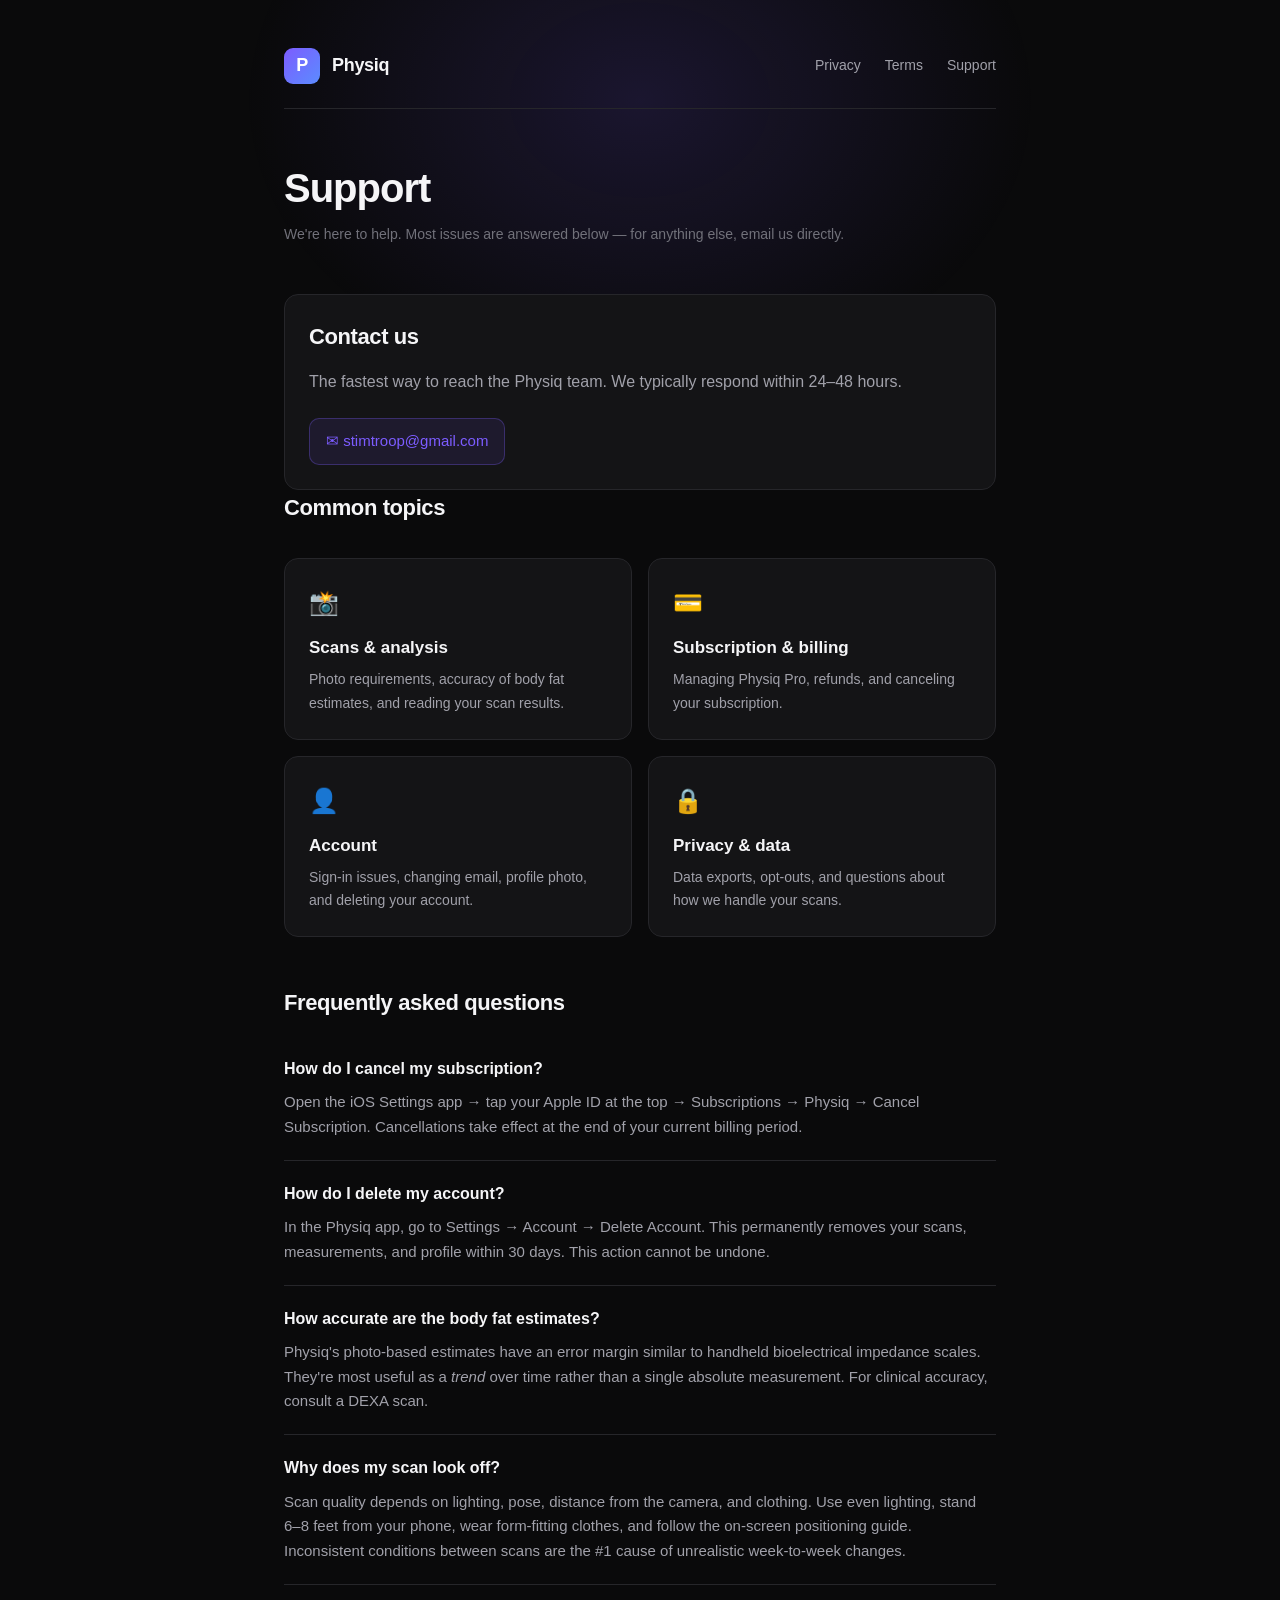
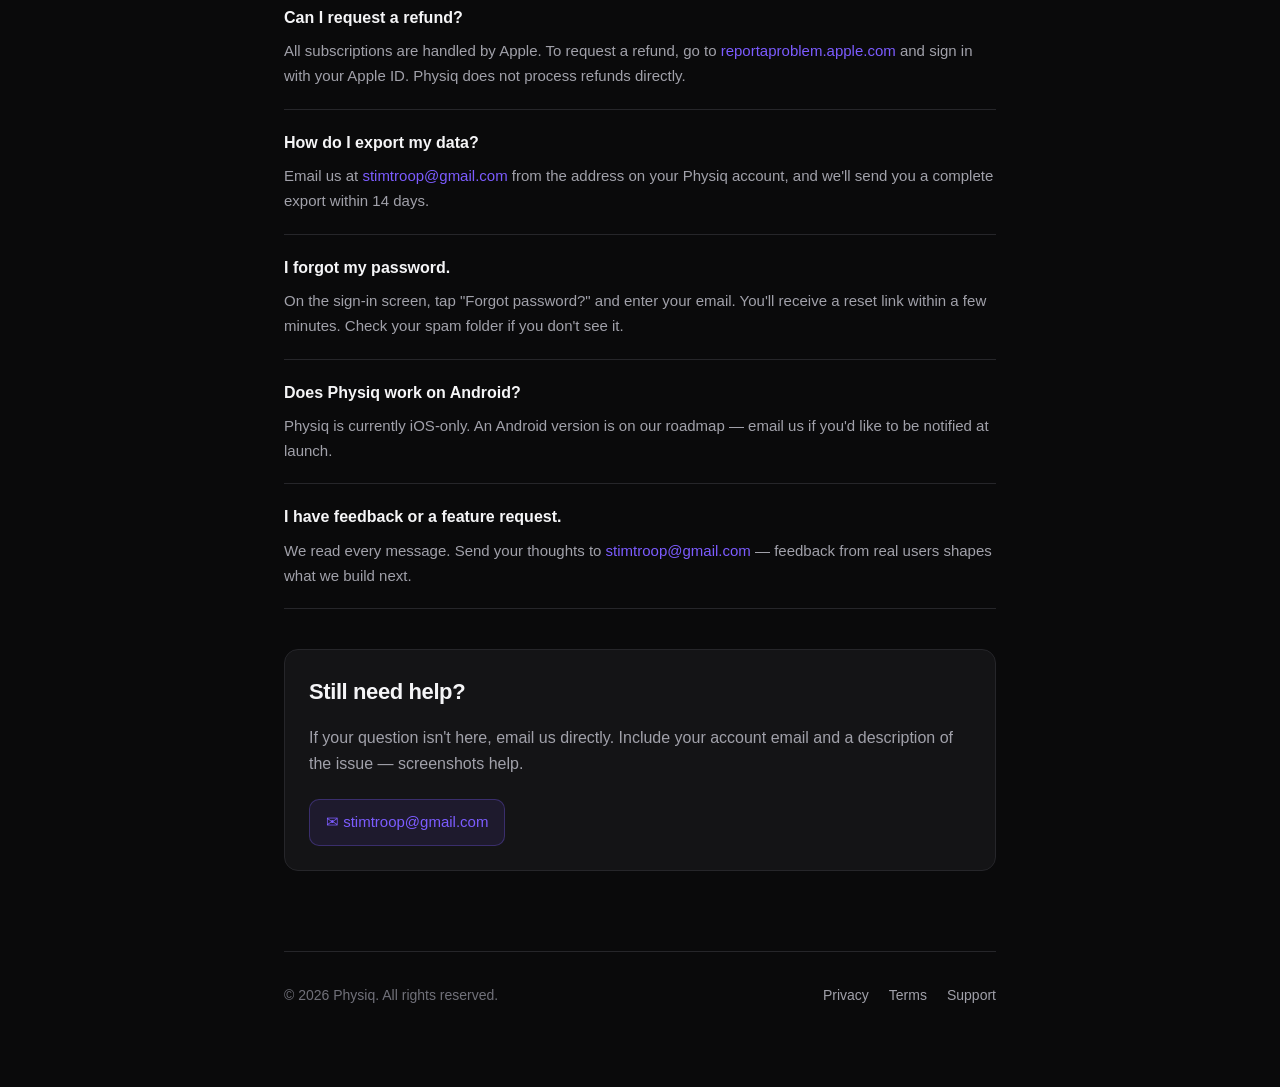
==== support.html @ d6524765 "Add files via upload" ====
<!DOCTYPE html>
<html lang="en">
<head>
  <meta charset="UTF-8" />
  <meta name="viewport" content="width=device-width, initial-scale=1.0" />
  <meta name="description" content="Physiq Support — get help with your account, scans, subscription, and more." />
  <meta name="theme-color" content="#0a0a0b" />
  <title>Support — Physiq</title>
  <link rel="stylesheet" href="styles.css" />
</head>
<body>
  <div class="bg-glow"></div>
  <div class="container">
    <header class="site-header">
      <div class="logo">P</div>
      <div class="brand">Physiq</div>
      <nav class="site-nav">
        <a href="privacy.html">Privacy</a>
        <a href="terms.html">Terms</a>
        <a href="support.html">Support</a>
      </nav>
    </header>

    <h1>Support</h1>
    <p class="updated">We're here to help. Most issues are answered below — for anything else, email us directly.</p>

    <div class="contact-card" style="margin-top: 32px;">
      <h2 style="margin-top: 0;">Contact us</h2>
      <p>The fastest way to reach the Physiq team. We typically respond within 24–48 hours.</p>
      <a class="email-link" href="mailto:stimtroop@gmail.com?subject=Physiq%20support">✉ stimtroop@gmail.com</a>
    </div>

    <h2>Common topics</h2>
    <div class="support-grid">
      <div class="support-card">
        <span class="icon">📸</span>
        <h3>Scans & analysis</h3>
        <p>Photo requirements, accuracy of body fat estimates, and reading your scan results.</p>
      </div>
      <div class="support-card">
        <span class="icon">💳</span>
        <h3>Subscription & billing</h3>
        <p>Managing Physiq Pro, refunds, and canceling your subscription.</p>
      </div>
      <div class="support-card">
        <span class="icon">👤</span>
        <h3>Account</h3>
        <p>Sign-in issues, changing email, profile photo, and deleting your account.</p>
      </div>
      <div class="support-card">
        <span class="icon">🔒</span>
        <h3>Privacy & data</h3>
        <p>Data exports, opt-outs, and questions about how we handle your scans.</p>
      </div>
    </div>

    <h2>Frequently asked questions</h2>

    <div class="faq-item">
      <h3>How do I cancel my subscription?</h3>
      <p>Open the iOS Settings app → tap your Apple ID at the top → Subscriptions → Physiq → Cancel Subscription. Cancellations take effect at the end of your current billing period.</p>
    </div>

    <div class="faq-item">
      <h3>How do I delete my account?</h3>
      <p>In the Physiq app, go to Settings → Account → Delete Account. This permanently removes your scans, measurements, and profile within 30 days. This action cannot be undone.</p>
    </div>

    <div class="faq-item">
      <h3>How accurate are the body fat estimates?</h3>
      <p>Physiq's photo-based estimates have an error margin similar to handheld bioelectrical impedance scales. They're most useful as a <em>trend</em> over time rather than a single absolute measurement. For clinical accuracy, consult a DEXA scan.</p>
    </div>

    <div class="faq-item">
      <h3>Why does my scan look off?</h3>
      <p>Scan quality depends on lighting, pose, distance from the camera, and clothing. Use even lighting, stand 6–8 feet from your phone, wear form-fitting clothes, and follow the on-screen positioning guide. Inconsistent conditions between scans are the #1 cause of unrealistic week-to-week changes.</p>
    </div>

    <div class="faq-item">
      <h3>Can I request a refund?</h3>
      <p>All subscriptions are handled by Apple. To request a refund, go to <a href="https://reportaproblem.apple.com" target="_blank" rel="noopener">reportaproblem.apple.com</a> and sign in with your Apple ID. Physiq does not process refunds directly.</p>
    </div>

    <div class="faq-item">
      <h3>How do I export my data?</h3>
      <p>Email us at <a href="mailto:stimtroop@gmail.com">stimtroop@gmail.com</a> from the address on your Physiq account, and we'll send you a complete export within 14 days.</p>
    </div>

    <div class="faq-item">
      <h3>I forgot my password.</h3>
      <p>On the sign-in screen, tap "Forgot password?" and enter your email. You'll receive a reset link within a few minutes. Check your spam folder if you don't see it.</p>
    </div>

    <div class="faq-item">
      <h3>Does Physiq work on Android?</h3>
      <p>Physiq is currently iOS-only. An Android version is on our roadmap — email us if you'd like to be notified at launch.</p>
    </div>

    <div class="faq-item">
      <h3>I have feedback or a feature request.</h3>
      <p>We read every message. Send your thoughts to <a href="mailto:stimtroop@gmail.com?subject=Physiq%20feedback">stimtroop@gmail.com</a> — feedback from real users shapes what we build next.</p>
    </div>

    <div class="contact-card">
      <h2>Still need help?</h2>
      <p>If your question isn't here, email us directly. Include your account email and a description of the issue — screenshots help.</p>
      <a class="email-link" href="mailto:stimtroop@gmail.com?subject=Physiq%20support">✉ stimtroop@gmail.com</a>
    </div>

    <footer>
      <div>© 2026 Physiq. All rights reserved.</div>
      <nav>
        <a href="privacy.html">Privacy</a>
        <a href="terms.html">Terms</a>
        <a href="support.html">Support</a>
      </nav>
    </footer>
  </div>
</body>
</html>
---- styles.css ----
:root {
  --bg: #0a0a0b;
  --bg-elevated: #141416;
  --border: #26262a;
  --text: #f5f5f7;
  --text-secondary: #a1a1aa;
  --text-muted: #71717a;
  --accent: #7c5cff;
  --accent-glow: rgba(124, 92, 255, 0.15);
  --max-width: 760px;
}

* {
  box-sizing: border-box;
  margin: 0;
  padding: 0;
}

html {
  scroll-behavior: smooth;
  -webkit-text-size-adjust: 100%;
}

body {
  font-family: -apple-system, BlinkMacSystemFont, "SF Pro Text", "Segoe UI", Roboto, "Helvetica Neue", Arial, sans-serif;
  background: var(--bg);
  color: var(--text);
  line-height: 1.65;
  font-size: 16px;
  -webkit-font-smoothing: antialiased;
  -moz-osx-font-smoothing: grayscale;
  min-height: 100vh;
}

.bg-glow {
  position: fixed;
  top: -200px;
  left: 50%;
  transform: translateX(-50%);
  width: 800px;
  height: 600px;
  background: radial-gradient(ellipse at center, var(--accent-glow) 0%, transparent 70%);
  pointer-events: none;
  z-index: 0;
}

.container {
  position: relative;
  z-index: 1;
  max-width: var(--max-width);
  margin: 0 auto;
  padding: 48px 24px 80px;
}

header.site-header {
  display: flex;
  align-items: center;
  gap: 12px;
  margin-bottom: 56px;
  padding-bottom: 24px;
  border-bottom: 1px solid var(--border);
}

.logo {
  width: 36px;
  height: 36px;
  border-radius: 9px;
  background: linear-gradient(135deg, #7c5cff 0%, #5b8cff 100%);
  display: flex;
  align-items: center;
  justify-content: center;
  font-weight: 700;
  font-size: 18px;
  color: white;
  letter-spacing: -0.5px;
}

.brand {
  font-size: 18px;
  font-weight: 600;
  letter-spacing: -0.3px;
}

nav.site-nav {
  margin-left: auto;
  display: flex;
  gap: 24px;
}

nav.site-nav a {
  color: var(--text-secondary);
  text-decoration: none;
  font-size: 14px;
  transition: color 0.15s ease;
}

nav.site-nav a:hover {
  color: var(--text);
}

h1 {
  font-size: 40px;
  font-weight: 700;
  letter-spacing: -1px;
  line-height: 1.15;
  margin-bottom: 12px;
}

.updated {
  color: var(--text-muted);
  font-size: 14px;
  margin-bottom: 48px;
}

h2 {
  font-size: 22px;
  font-weight: 600;
  letter-spacing: -0.4px;
  margin-top: 40px;
  margin-bottom: 14px;
  color: var(--text);
}

h2:first-of-type {
  margin-top: 0;
}

h3 {
  font-size: 16px;
  font-weight: 600;
  margin-top: 20px;
  margin-bottom: 8px;
  color: var(--text);
}

p {
  margin-bottom: 14px;
  color: var(--text-secondary);
}

ul {
  margin-bottom: 14px;
  padding-left: 20px;
}

li {
  margin-bottom: 6px;
  color: var(--text-secondary);
}

li strong {
  color: var(--text);
  font-weight: 600;
}

a {
  color: var(--accent);
  text-decoration: none;
  transition: opacity 0.15s ease;
}

a:hover {
  opacity: 0.8;
  text-decoration: underline;
}

.contact-card {
  margin-top: 40px;
  padding: 24px;
  background: var(--bg-elevated);
  border: 1px solid var(--border);
  border-radius: 14px;
}

.contact-card h2 {
  margin-top: 0;
}

.email-link {
  display: inline-flex;
  align-items: center;
  gap: 8px;
  margin-top: 8px;
  padding: 10px 16px;
  background: rgba(124, 92, 255, 0.1);
  border: 1px solid rgba(124, 92, 255, 0.3);
  border-radius: 10px;
  color: var(--accent);
  font-weight: 500;
  font-size: 15px;
  transition: all 0.15s ease;
}

.email-link:hover {
  background: rgba(124, 92, 255, 0.15);
  text-decoration: none;
  opacity: 1;
}

footer {
  margin-top: 80px;
  padding-top: 32px;
  border-top: 1px solid var(--border);
  display: flex;
  justify-content: space-between;
  align-items: center;
  flex-wrap: wrap;
  gap: 16px;
  font-size: 14px;
  color: var(--text-muted);
}

footer nav {
  display: flex;
  gap: 20px;
}

footer nav a {
  color: var(--text-secondary);
}

/* Support page specific */
.support-grid {
  display: grid;
  grid-template-columns: 1fr;
  gap: 16px;
  margin: 32px 0 48px;
}

@media (min-width: 600px) {
  .support-grid {
    grid-template-columns: 1fr 1fr;
  }
}

.support-card {
  padding: 24px;
  background: var(--bg-elevated);
  border: 1px solid var(--border);
  border-radius: 14px;
}

.support-card .icon {
  font-size: 24px;
  margin-bottom: 12px;
  display: block;
}

.support-card h3 {
  font-size: 17px;
  margin-top: 0;
  margin-bottom: 6px;
}

.support-card p {
  font-size: 14px;
  margin-bottom: 0;
}

.faq-item {
  padding: 20px 0;
  border-bottom: 1px solid var(--border);
}

.faq-item:last-child {
  border-bottom: none;
}

.faq-item h3 {
  margin-top: 0;
  margin-bottom: 8px;
  font-size: 16px;
}

.faq-item p {
  font-size: 15px;
  margin-bottom: 0;
}

/* Home page specific */
.hero {
  text-align: center;
  padding: 40px 0 60px;
}

.hero h1 {
  font-size: 48px;
  margin-bottom: 16px;
}

.hero p {
  font-size: 18px;
  max-width: 520px;
  margin: 0 auto 32px;
}

.link-grid {
  display: grid;
  grid-template-columns: 1fr;
  gap: 16px;
  margin-top: 40px;
}

@media (min-width: 600px) {
  .link-grid {
    grid-template-columns: repeat(3, 1fr);
  }
}

.link-card {
  display: block;
  padding: 28px 24px;
  background: var(--bg-elevated);
  border: 1px solid var(--border);
  border-radius: 14px;
  text-decoration: none;
  color: var(--text);
  transition: all 0.2s ease;
}

.link-card:hover {
  border-color: var(--accent);
  transform: translateY(-2px);
  text-decoration: none;
  opacity: 1;
}

.link-card h3 {
  margin-top: 0;
  margin-bottom: 6px;
  font-size: 17px;
}

.link-card p {
  font-size: 14px;
  margin-bottom: 0;
  color: var(--text-muted);
}

@media (max-width: 600px) {
  .container {
    padding: 32px 20px 60px;
  }

  h1 {
    font-size: 32px;
  }

  .hero h1 {
    font-size: 36px;
  }

  h2 {
    font-size: 20px;
  }

  nav.site-nav {
    gap: 16px;
  }

  nav.site-nav a {
    font-size: 13px;
  }
}
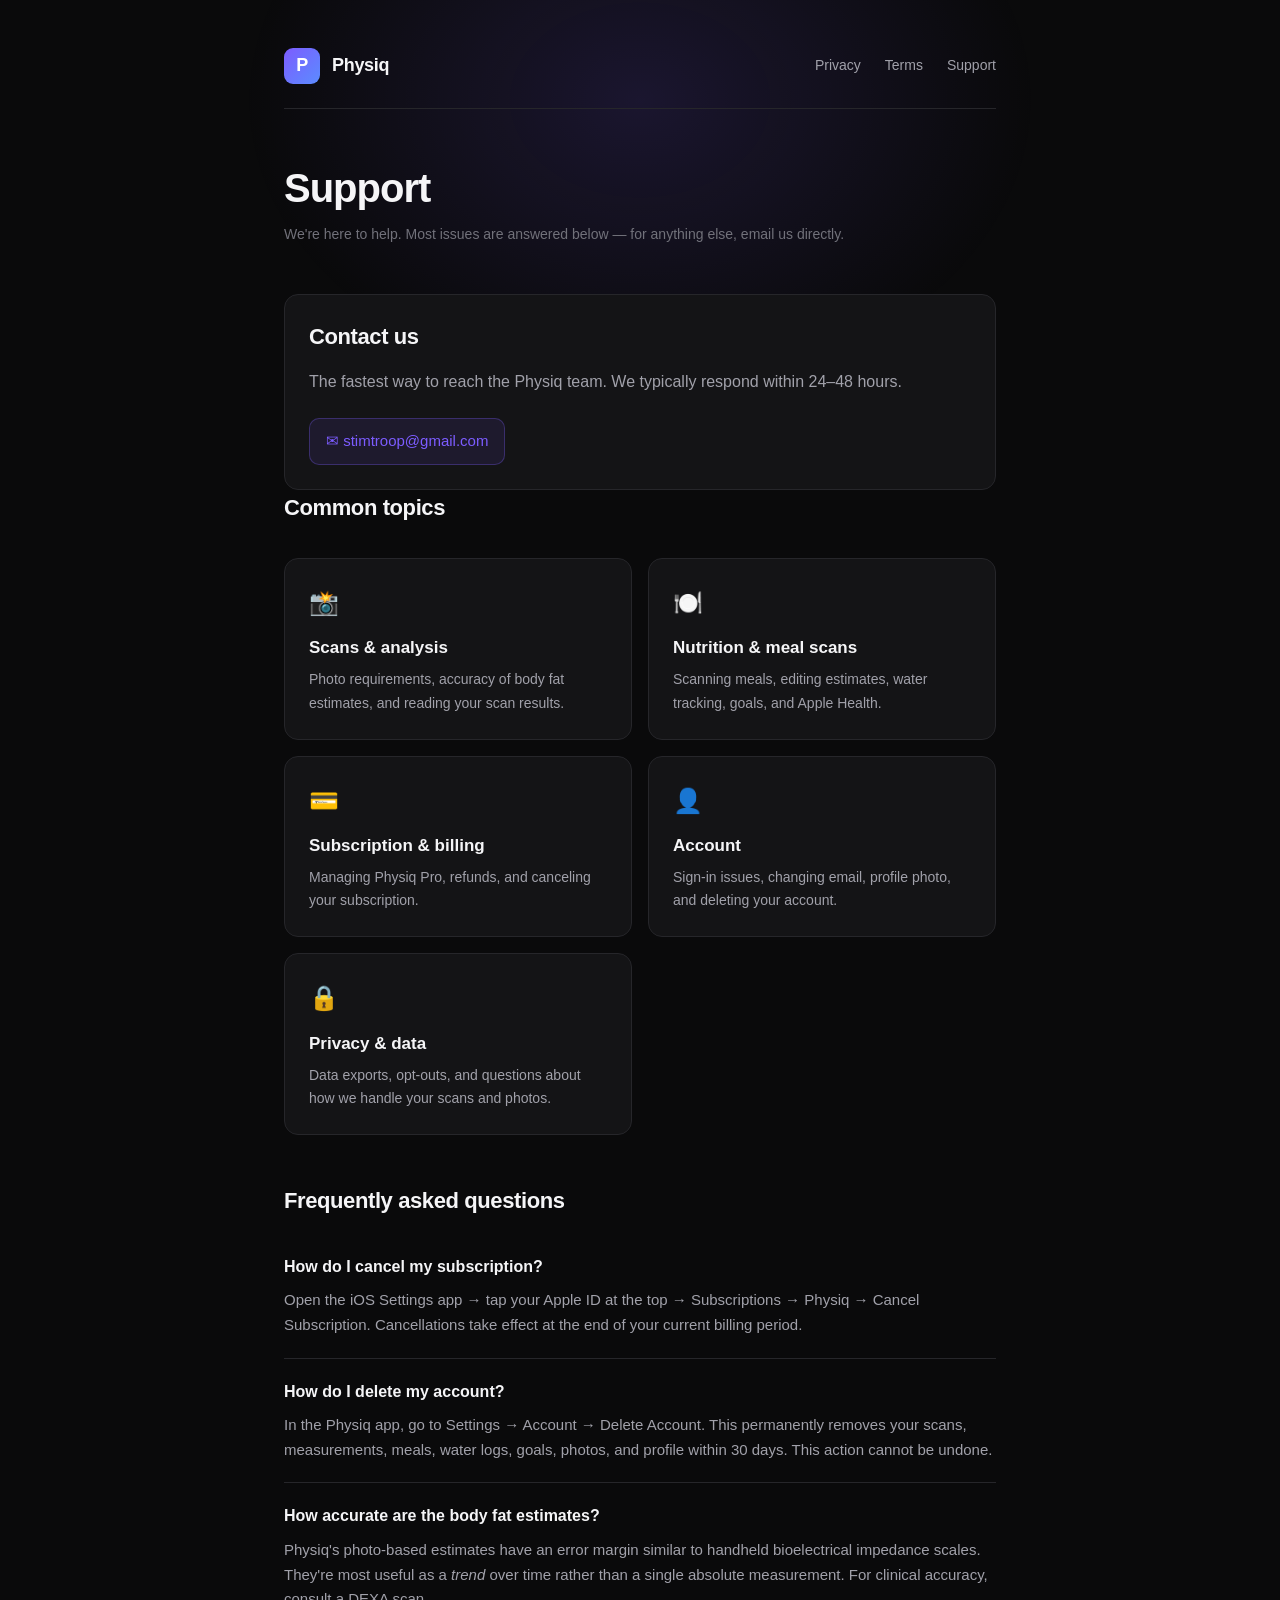
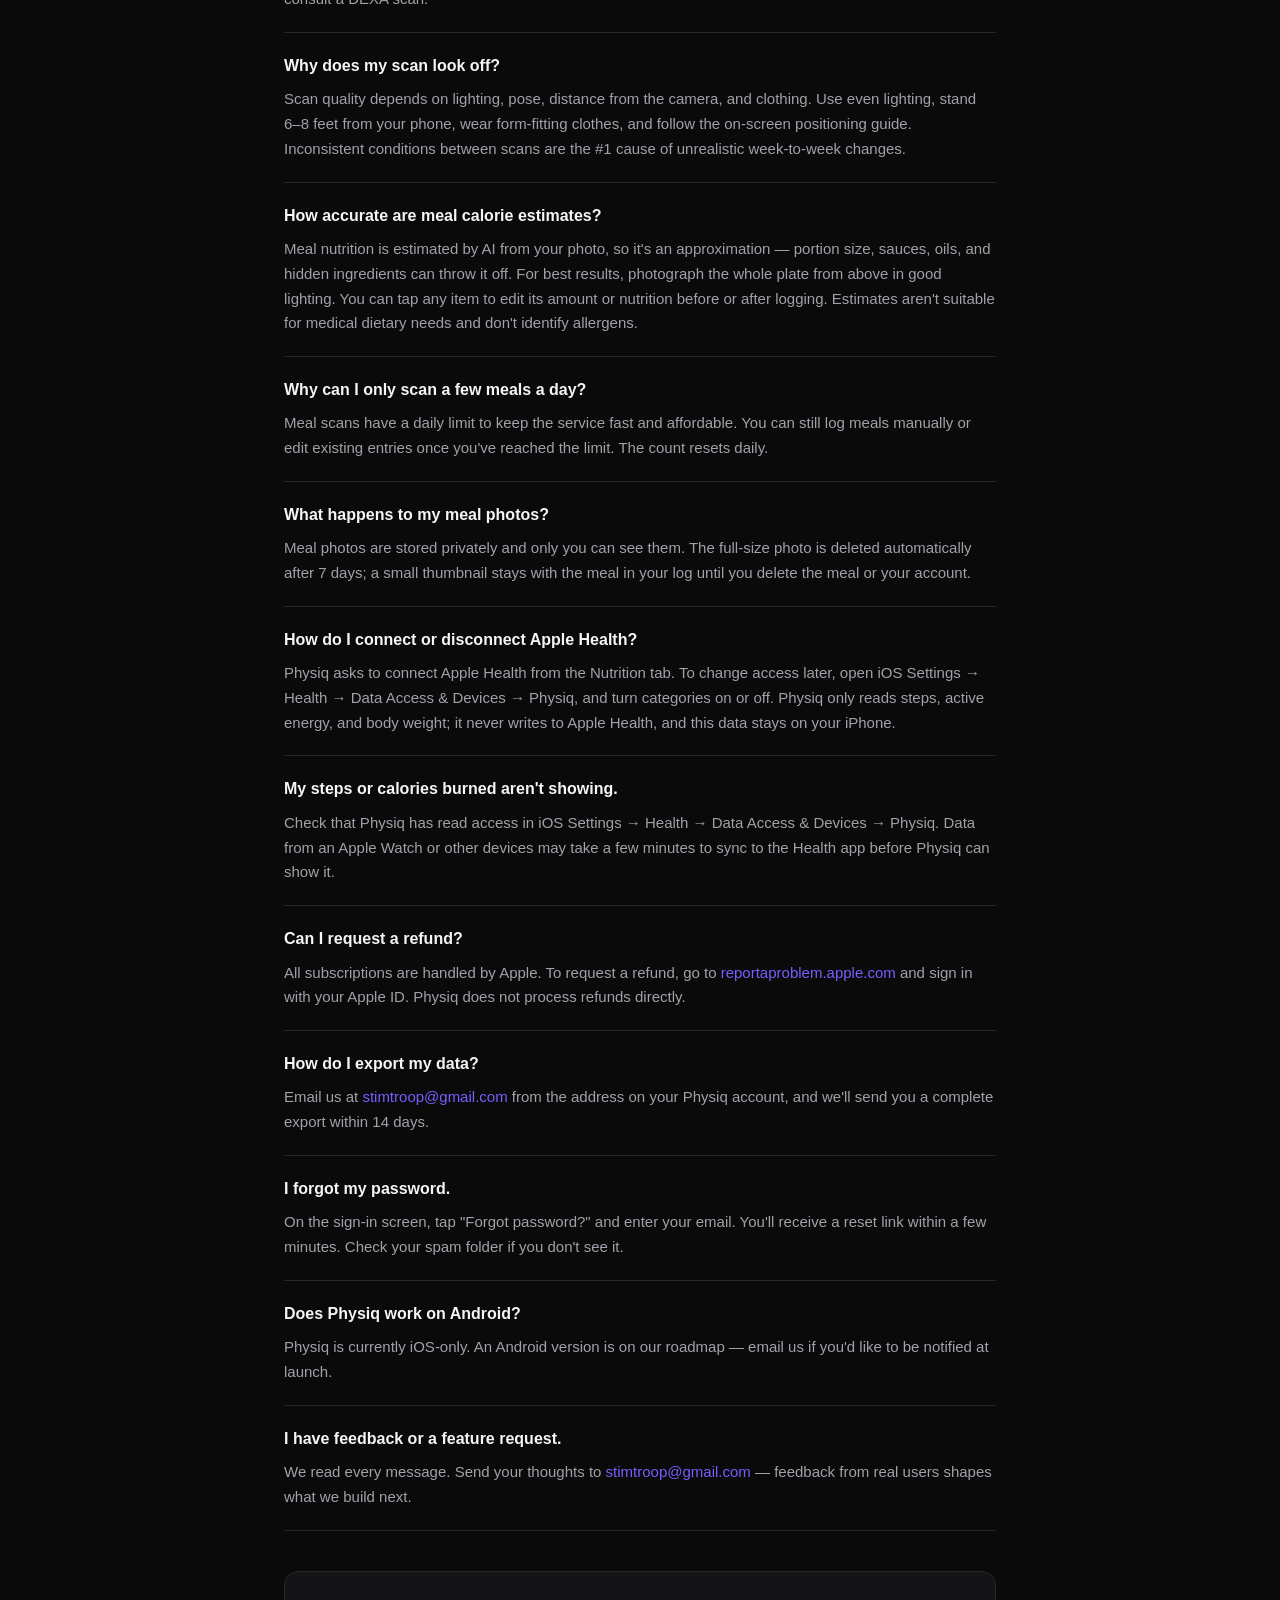
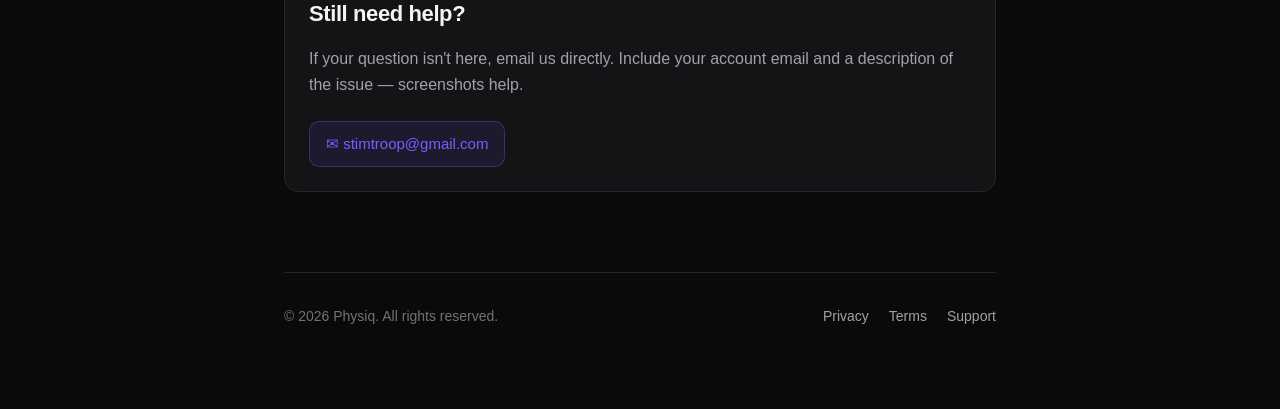
==== commit ae575bdf: "Enhance support.html with nutrition info and FAQs Updated support page to include nutrition in the d" ====
--- a/support.html
+++ b/support.html
@@ -3,7 +3,7 @@
 <head>
   <meta charset="UTF-8" />
   <meta name="viewport" content="width=device-width, initial-scale=1.0" />
-  <meta name="description" content="Physiq Support — get help with your account, scans, subscription, and more." />
+  <meta name="description" content="Physiq Support — get help with your account, scans, nutrition, subscription, and more." />
   <meta name="theme-color" content="#0a0a0b" />
   <title>Support — Physiq</title>
   <link rel="stylesheet" href="styles.css" />
@@ -34,12 +34,17 @@
     <div class="support-grid">
       <div class="support-card">
         <span class="icon">📸</span>
-        <h3>Scans & analysis</h3>
+        <h3>Scans &amp; analysis</h3>
         <p>Photo requirements, accuracy of body fat estimates, and reading your scan results.</p>
       </div>
       <div class="support-card">
+        <span class="icon">🍽️</span>
+        <h3>Nutrition &amp; meal scans</h3>
+        <p>Scanning meals, editing estimates, water tracking, goals, and Apple Health.</p>
+      </div>
+      <div class="support-card">
         <span class="icon">💳</span>
-        <h3>Subscription & billing</h3>
+        <h3>Subscription &amp; billing</h3>
         <p>Managing Physiq Pro, refunds, and canceling your subscription.</p>
       </div>
       <div class="support-card">
@@ -49,8 +54,8 @@
       </div>
       <div class="support-card">
         <span class="icon">🔒</span>
-        <h3>Privacy & data</h3>
-        <p>Data exports, opt-outs, and questions about how we handle your scans.</p>
+        <h3>Privacy &amp; data</h3>
+        <p>Data exports, opt-outs, and questions about how we handle your scans and photos.</p>
       </div>
     </div>
 
@@ -63,7 +68,7 @@
 
     <div class="faq-item">
       <h3>How do I delete my account?</h3>
-      <p>In the Physiq app, go to Settings → Account → Delete Account. This permanently removes your scans, measurements, and profile within 30 days. This action cannot be undone.</p>
+      <p>In the Physiq app, go to Settings → Account → Delete Account. This permanently removes your scans, measurements, meals, water logs, goals, photos, and profile within 30 days. This action cannot be undone.</p>
     </div>
 
     <div class="faq-item">
@@ -74,6 +79,31 @@
     <div class="faq-item">
       <h3>Why does my scan look off?</h3>
       <p>Scan quality depends on lighting, pose, distance from the camera, and clothing. Use even lighting, stand 6–8 feet from your phone, wear form-fitting clothes, and follow the on-screen positioning guide. Inconsistent conditions between scans are the #1 cause of unrealistic week-to-week changes.</p>
+    </div>
+
+    <div class="faq-item">
+      <h3>How accurate are meal calorie estimates?</h3>
+      <p>Meal nutrition is estimated by AI from your photo, so it's an approximation — portion size, sauces, oils, and hidden ingredients can throw it off. For best results, photograph the whole plate from above in good lighting. You can tap any item to edit its amount or nutrition before or after logging. Estimates aren't suitable for medical dietary needs and don't identify allergens.</p>
+    </div>
+
+    <div class="faq-item">
+      <h3>Why can I only scan a few meals a day?</h3>
+      <p>Meal scans have a daily limit to keep the service fast and affordable. You can still log meals manually or edit existing entries once you've reached the limit. The count resets daily.</p>
+    </div>
+
+    <div class="faq-item">
+      <h3>What happens to my meal photos?</h3>
+      <p>Meal photos are stored privately and only you can see them. The full-size photo is deleted automatically after 7 days; a small thumbnail stays with the meal in your log until you delete the meal or your account.</p>
+    </div>
+
+    <div class="faq-item">
+      <h3>How do I connect or disconnect Apple Health?</h3>
+      <p>Physiq asks to connect Apple Health from the Nutrition tab. To change access later, open iOS Settings → Health → Data Access &amp; Devices → Physiq, and turn categories on or off. Physiq only reads steps, active energy, and body weight; it never writes to Apple Health, and this data stays on your iPhone.</p>
+    </div>
+
+    <div class="faq-item">
+      <h3>My steps or calories burned aren't showing.</h3>
+      <p>Check that Physiq has read access in iOS Settings → Health → Data Access &amp; Devices → Physiq. Data from an Apple Watch or other devices may take a few minutes to sync to the Health app before Physiq can show it.</p>
     </div>
 
     <div class="faq-item">
